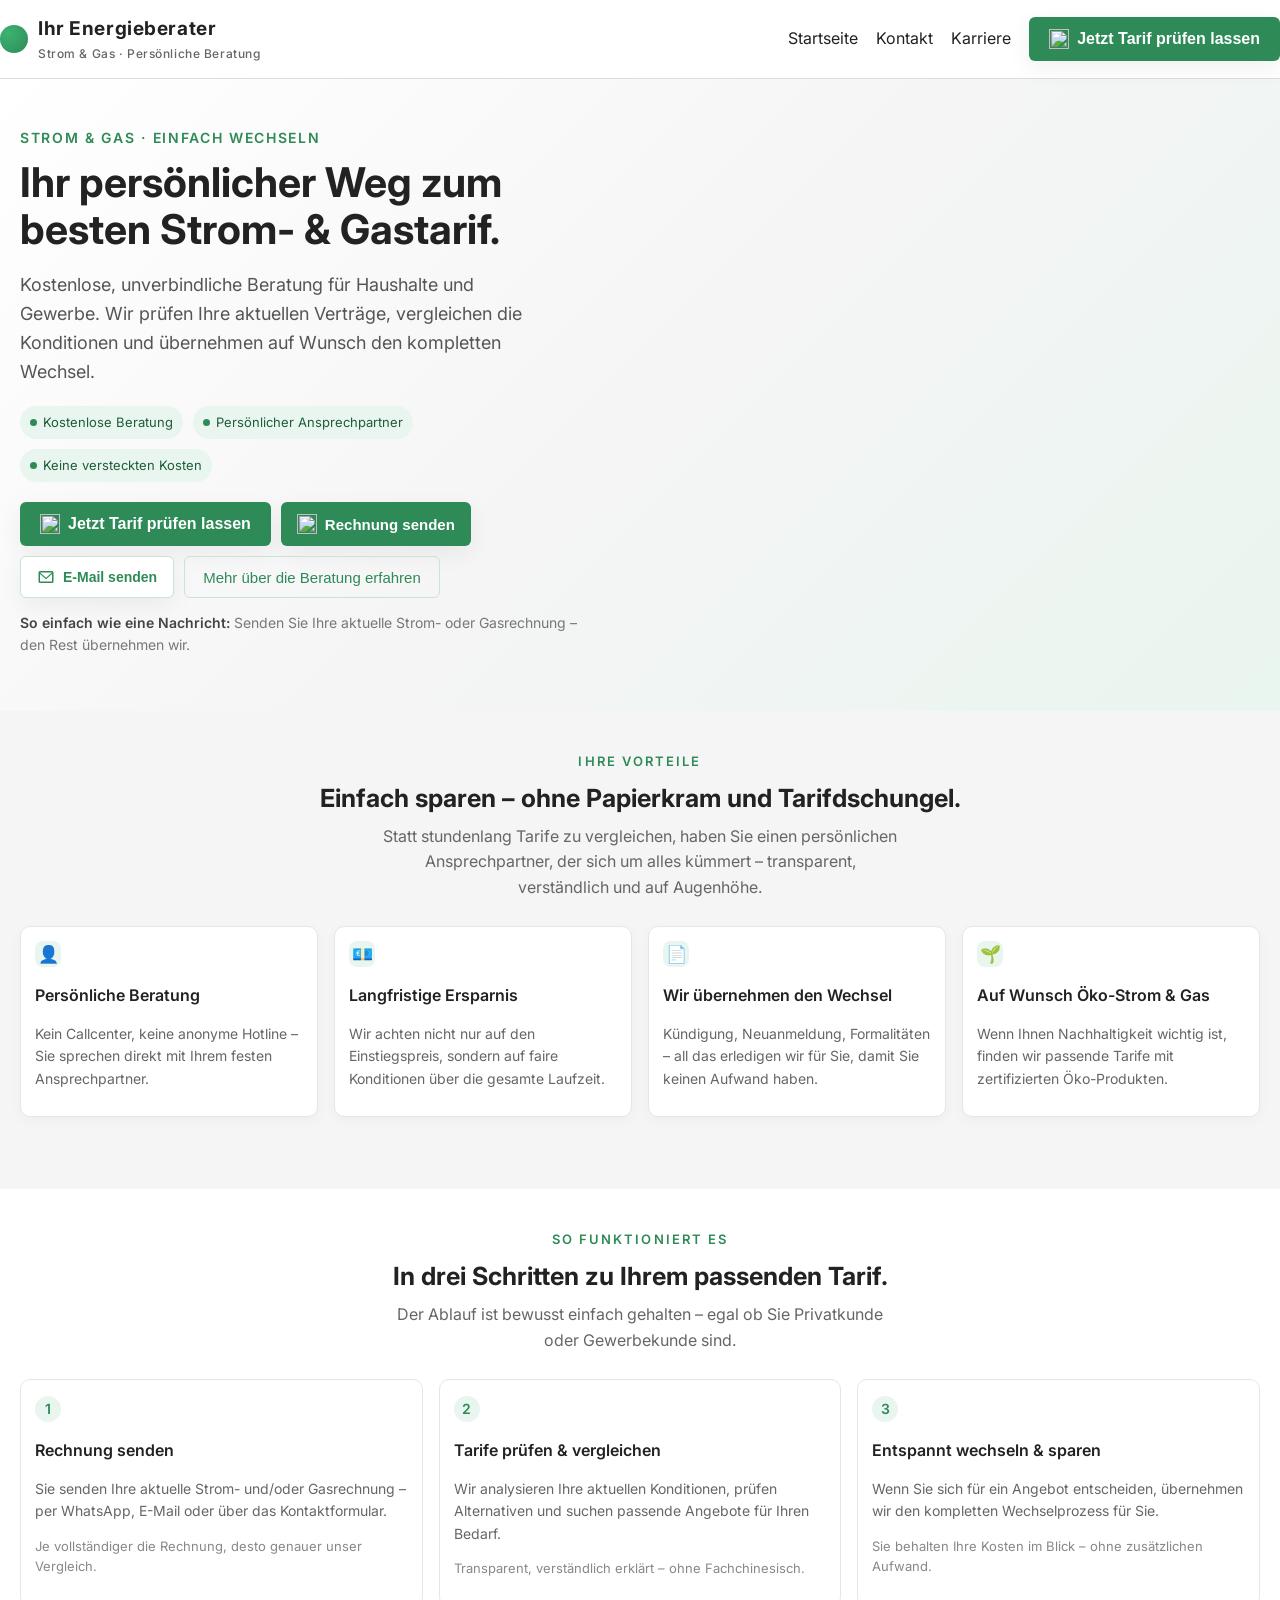
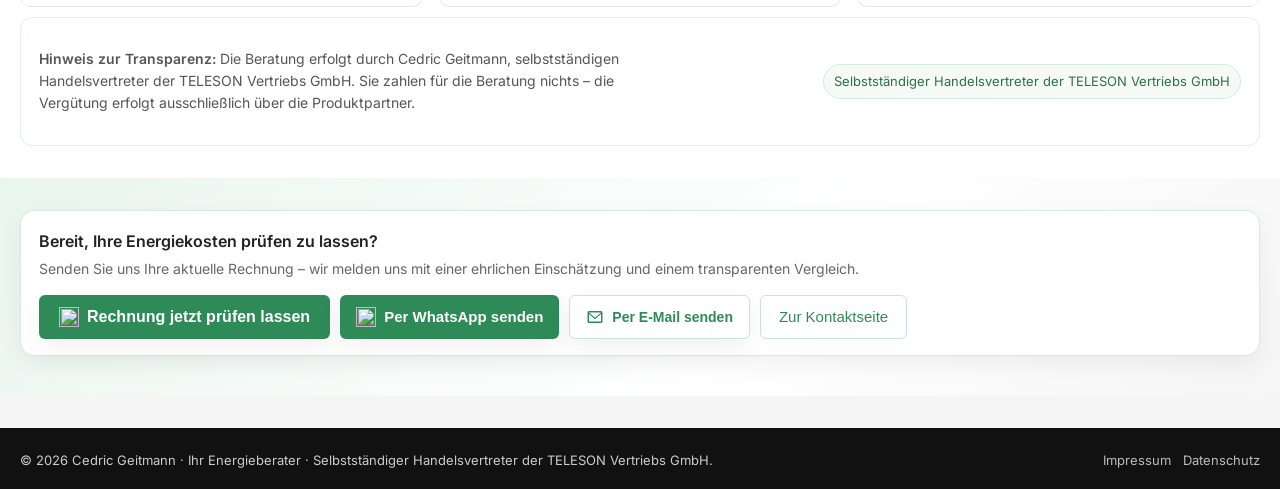
==== index.html @ a97383c7 "Initial commit" ====
<!DOCTYPE html>
<html lang="de">
<head>
    <link rel="stylesheet" href="assets/css/style.css">
  <meta charset="UTF-8" />
  <title>Ihr persönlicher Energieberater – Strom & Gas</title>
  <meta name="viewport" content="width=device-width, initial-scale=1" />
  <meta
    name="description"
    content="Kostenlose, persönliche Beratung für Strom- und Gastarife. Wir übernehmen Kündigung und Wechsel – Sie sparen Zeit und Geld."
  />
  <link rel="preconnect" href="https://fonts.googleapis.com" />
  <link rel="preconnect" href="https://fonts.gstatic.com" crossorigin />
  <link
    href="https://fonts.googleapis.com/css2?family=Inter:wght@400;500;600;700&display=swap"
    rel="stylesheet"
  />
  <style>
    :root {
      --color-primary: #2e8b57;
      --color-primary-light: #3cb371;
      --color-text: #222222;
      --color-bg: #f5f5f5;
      --color-white: #ffffff;
      --color-border: #dddddd;
      --color-whatsapp: #2e8b57;

      --radius-sm: 4px;
      --radius-md: 6px;
      --shadow-soft: 0 8px 24px rgba(0, 0, 0, 0.06);
      --max-width: 1500px;
    }

    * {
      box-sizing: border-box;
    }

    body {
      margin: 0;
      font-family: "Inter", system-ui, -apple-system, BlinkMacSystemFont, sans-serif;
      color: var(--color-text);
      background-color: var(--color-bg);
      line-height: 1.6;
    }

    img {
      max-width: 100%;
      display: block;
    }

    a {
      color: inherit;
      text-decoration: none;
    }

    .page {
      min-height: 100vh;
      display: flex;
      flex-direction: column;
    }

    .container {
      width: 100%;
      max-width: var(--max-width);
      margin: 0 auto;
      padding: 0 20px;
    }

    header {
      background-color: var(--color-white);
      border-bottom: 1px solid var(--color-border);
      position: sticky;
      top: 0;
      z-index: 20;
    }

    .header-inner {
      display: flex;
      align-items: center;
      justify-content: space-between;
      padding: 14px 0;
      gap: 24px;
    }

    .logo {
      display: flex;
      align-items: center;
      gap: 10px;
      font-weight: 700;
      font-size: 19px;
      letter-spacing: 0.03em;
    }

    .logo-mark {
      width: 28px;
      height: 28px;
      border-radius: 50%;
      background: radial-gradient(circle at 30% 30%, #3cb371, #2e8b57);
    }

    .logo-sub {
      font-size: 12px;
      font-weight: 500;
      color: #666666;
    }

    nav {
      display: flex;
      align-items: center;
      gap: 18px;
      font-size: 16px;
    }

    nav a {
      padding: 6px 0;
      position: relative;
    }

    nav a::after {
      content: "";
      position: absolute;
      left: 0;
      bottom: -4px;
      width: 0;
      height: 2px;
      background-color: var(--color-primary);
      transition: width 0.2s ease;
    }

    nav a:hover::after {
      width: 100%;
    }

    .nav-cta {
      padding: 8px 16px;
      border-radius: var(--radius-md);
      background-color: var(--color-primary);
      color: var(--color-white);
      font-weight: 600;
      font-size: 15px;
      box-shadow: var(--shadow-soft);
      border: none;
      cursor: pointer;
      transition: background-color 0.15s ease, transform 0.1s ease;
    }

    .nav-cta:hover {
      background-color: var(--color-primary-light);
      transform: translateY(-1px);
    }

    main {
      flex: 1;
    }

    .hero {
      background: linear-gradient(135deg, #ffffff 0%, #f5f5f5 50%, #e9f5ef 100%);
      padding: 48px 0 40px;
    }

.hero-inner {
  display: flex;
  align-items: flex-start;
  gap: 40px;
}


    .hero-eyebrow {
      font-size: 14px;
      font-weight: 600;
      letter-spacing: 0.12em;
      text-transform: uppercase;
      color: var(--color-primary);
      margin-bottom: 10px;
    }

    .hero-title {
      font-size: clamp(31px, 4vw, 41px);
      line-height: 1.15;
      font-weight: 700;
      margin: 0 0 14px;
    }

    .hero-subtitle {
      font-size: 18px;
      color: #555555;
      margin-bottom: 20px;
      max-width: 520px;
    }

    .hero-badges {
      display: flex;
      flex-wrap: wrap;
      gap: 10px;
      margin-bottom: 20px;
    }

    .badge {
      font-size: 13px;
      padding: 6px 10px;
      border-radius: 999px;
      background-color: #e9f5ef;
      color: #1f5c3a;
      display: inline-flex;
      align-items: center;
      gap: 6px;
    }

    .badge-dot {
      width: 7px;
      height: 7px;
      border-radius: 50%;
      background-color: var(--color-primary);
    }

    .hero-actions {
      display: flex;
      flex-wrap: wrap;
      gap: 10px;
      margin-bottom: 14px;
    }

    .btn-primary {
      background-color: var(--color-primary);
      color: var(--color-white);
      border-radius: var(--radius-md);
      padding: 12px 20px;
      font-size: 16px;
      font-weight: 600;
      border: none;
      cursor: pointer;
      box-shadow: var(--shadow-soft);
      display: inline-flex;
      align-items: center;
      gap: 8px;
      transition: background-color 0.15s ease, transform 0.1s ease;
    }

    .btn-primary:hover {
      background-color: var(--color-primary-light);
      transform: translateY(-1px);
    }

    .btn-secondary {
      background-color: transparent;
      color: var(--color-primary);
      border-radius: var(--radius-md);
      padding: 11px 18px;
      font-size: 15px;
      font-weight: 500;
      border: 1px solid #c7e4d4;
      cursor: pointer;
      display: inline-flex;
      align-items: center;
      gap: 8px;
      transition: background-color 0.15s ease, border-color 0.15s ease;
    }

    .btn-secondary:hover {
      background-color: #f1faf5;
      border-color: var(--color-primary);
    }

    .btn-whatsapp {
      background-color: var(--color-whatsapp);
      color: var(--color-white);
      border-radius: var(--radius-md);
      padding: 11px 16px;
      font-size: 15px;
      font-weight: 600;
      border: none;
      cursor: pointer;
      display: inline-flex;
      align-items: center;
      gap: 8px;
      box-shadow: var(--shadow-soft);
      transition: filter 0.15s ease, transform 0.1s ease;
    }

    .btn-whatsapp:hover {
      filter: brightness(1.05);
      transform: translateY(-1px);
    }

    .hero-note {
      font-size: 14px;
      color: #777777;
    }

    .hero-note strong {
      font-weight: 600;
      color: #444444;
    }

    .hero-card {
      background-color: var(--color-white);
      border-radius: 14px;
      padding: 18px 18px 16px;
      box-shadow: var(--shadow-soft);
      border: 1px solid #e2f0e8;
    }

    .hero-card-title {
      font-size: 16px;
      font-weight: 600;
      margin-bottom: 10px;
      display: flex;
      align-items: center;
      gap: 8px;
    }

    .hero-card-title span {
      font-size: 21px;
      color: var(--color-primary);
    }

    .hero-card-sub {
      font-size: 14px;
      color: #666666;
      margin-bottom: 12px;
    }

    .hero-list {
      list-style: none;
      padding: 0;
      margin: 0 0 10px;
      font-size: 14px;
    }

    .hero-list li {
      display: flex;
      align-items: flex-start;
      gap: 8px;
      margin-bottom: 6px;
    }

    .hero-list li::before {
      content: "•";
      color: var(--color-primary);
      font-size: 17px;
      line-height: 1.2;
    }

    .hero-card-footer {
      font-size: 13px;
      color: #777777;
      border-top: 1px dashed #e0e0e0;
      padding-top: 8px;
      margin-top: 6px;
    }

    .section {
      padding: 40px 0 32px;
    }

    .section-header {
      text-align: center;
      margin-bottom: 26px;
    }

    .section-eyebrow {
      font-size: 13px;
      font-weight: 600;
      letter-spacing: 0.16em;
      text-transform: uppercase;
      color: var(--color-primary);
      margin-bottom: 6px;
    }

    .section-title {
      font-size: 25px;
      margin: 0 0 6px;
    }

    .section-subtitle {
      font-size: 16px;
      color: #666666;
      max-width: 520px;
      margin: 0 auto;
    }

    .benefits-grid {
      display: grid;
      grid-template-columns: repeat(4, minmax(0, 1fr));
      gap: 16px;
    }

    .benefit-card {
      background-color: var(--color-white);
      border-radius: 10px;
      padding: 14px 14px 12px;
      border: 1px solid #e6e6e6;
      box-shadow: 0 4px 14px rgba(0, 0, 0, 0.03);
    }

    .benefit-icon {
      width: 26px;
      height: 26px;
      border-radius: 8px;
      background-color: #e9f5ef;
      display: flex;
      align-items: center;
      justify-content: center;
      font-size: 17px;
      margin-bottom: 8px;
    }

    .benefit-title {
      font-size: 16px;
      font-weight: 600;
      margin-bottom: 4px;
    }

    .benefit-text {
      font-size: 14px;
      color: #666666;
    }

    .steps-grid {
      display: grid;
      grid-template-columns: repeat(3, minmax(0, 1fr));
      gap: 16px;
    }

    .step-card {
      background-color: var(--color-white);
      border-radius: 10px;
      padding: 16px 14px 14px;
      border: 1px solid #e6e6e6;
    }

    .step-number {
      width: 26px;
      height: 26px;
      border-radius: 999px;
      background-color: #e9f5ef;
      color: var(--color-primary);
      display: flex;
      align-items: center;
      justify-content: center;
      font-size: 14px;
      font-weight: 600;
      margin-bottom: 8px;
    }

    .step-title {
      font-size: 16px;
      font-weight: 600;
      margin-bottom: 4px;
    }

    .step-text {
      font-size: 14px;
      color: #666666;
      margin-bottom: 6px;
    }

    .step-note {
      font-size: 13px;
      color: #888888;
    }

    .trust-box {
      background-color: #ffffff;
      border-radius: 12px;
      padding: 16px 18px;
      border: 1px solid #e2f0e8;
      display: flex;
      flex-wrap: wrap;
      align-items: center;
      justify-content: space-between;
      gap: 12px;
      margin-top: 10px;
    }

    .trust-text {
      font-size: 14px;
      color: #555555;
      max-width: 620px;
    }

    .trust-text strong {
      font-weight: 600;
    }

    .trust-tag {
      font-size: 13px;
      padding: 6px 10px;
      border-radius: 999px;
      background-color: #f5faf7;
      border: 1px solid #d5ebdf;
      color: #2e6f49;
      white-space: nowrap;
    }

    .cta-section {
      padding: 32px 0 40px;
      background: linear-gradient(135deg, #e9f5ef 0%, #ffffff 60%, #f5f5f5 100%);
    }

    .cta-inner {
      background-color: #ffffff;
      border-radius: 14px;
      padding: 18px 18px 16px;
      border: 1px solid #d8e9df;
      box-shadow: var(--shadow-soft);
      display: flex;
      flex-wrap: wrap;
      align-items: center;
      justify-content: space-between;
      gap: 14px;
    }

    .cta-text {
      font-size: 16px;
      font-weight: 600;
      margin-bottom: 4px;
    }

    .cta-sub {
      font-size: 14px;
      color: #666666;
    }

    .cta-actions {
      display: flex;
      flex-wrap: wrap;
      gap: 10px;
    }

    footer {
      background-color: #111111;
      color: #cccccc;
      padding: 22px 0 18px;
      font-size: 13px;
    }

    .footer-inner {
      display: flex;
      flex-wrap: wrap;
      justify-content: space-between;
      gap: 10px;
      align-items: center;
    }

    .footer-links {
      display: flex;
      flex-wrap: wrap;
      gap: 12px;
    }

    .footer-links a {
      color: #bbbbbb;
    }

    .footer-links a:hover {
      color: #ffffff;
    }

    @media (max-width: 880px) {
      .hero-inner {
        grid-template-columns: minmax(0, 1fr);
      }

      .benefits-grid {
        grid-template-columns: repeat(2, minmax(0, 1fr));
      }

      .steps-grid {
        grid-template-columns: minmax(0, 1fr);
      }

      .header-inner {
        flex-wrap: wrap;
      }

      nav {
        font-size: 15px;
      }
    }

    @media (max-width: 600px) {
      .benefits-grid {
        grid-template-columns: minmax(0, 1fr);
      }

      .cta-inner {
        align-items: flex-start;
      }

      .hero-actions {
        flex-direction: column;
        align-items: flex-start;
      }
    }
  </style>
</head>
<body>
  <div class="page">
    <header>
      <div class="container header-inner">
        <div class="logo">
          <div class="logo-mark"></div>
          <div>
            <div>Ihr Energieberater</div>
            <div class="logo-sub">Strom &amp; Gas · Persönliche Beratung</div>
          </div>
        </div>
        <nav>
          <a href="index.html">Startseite</a>
          <a href="kontakt.html">Kontakt</a>
          <a href="karriere.html">Karriere</a>
         <button class="btn-primary" type="button"
  onclick="window.open('https://wa.me/4915750749995?text=Hallo,%20ich%20m%C3%B6chte%20meinen%20Tarif%20pr%C3%BCfen%20lassen.', '_blank')">
   <img src="assets/icons/whatsapp.svg" alt="" class="icon">
  Jetzt Tarif prüfen lassen
</button>

        </nav>
      </div>
    </header>

    <main>
<!-- Hero -->
<section class="hero">
  <div class="container hero-inner">

    <!-- TEXT LINKS -->
 <div class="hero-text">
      <div class="hero-eyebrow">Strom &amp; Gas · Einfach wechseln</div>
      <h1 class="hero-title">Ihr persönlicher Weg zum besten Strom- &amp; Gastarif.</h1>
      <p class="hero-subtitle">
        Kostenlose, unverbindliche Beratung für Haushalte und Gewerbe. Wir prüfen Ihre aktuellen Verträge,
        vergleichen die Konditionen und übernehmen auf Wunsch den kompletten Wechsel.
      </p>

      <div class="hero-badges">
        <div class="badge">
          <span class="badge-dot"></span>
          Kostenlose Beratung
        </div>
        <div class="badge">
          <span class="badge-dot"></span>
          Persönlicher Ansprechpartner
        </div>
        <div class="badge">
          <span class="badge-dot"></span>
          Keine versteckten Kosten
        </div>
      </div>

      <div class="hero-actions">
<button class="btn-primary" type="button"
  onclick="window.open('https://wa.me/4915750749995?text=Hallo,%20ich%20m%C3%B6chte%20meinen%20Tarif%20pr%C3%BCfen%20lassen.', '_blank')">
    <img src="assets/icons/whatsapp.svg" alt="" class="icon">
  Jetzt Tarif prüfen lassen
</button>
<button class="btn-whatsapp" type="button"
  onclick="window.open('https://wa.me/4915750749995?text=Hallo,%20ich%20m%C3%B6chte%20meinen%20Tarif%20pr%C3%BCfen%20lassen.', '_blank')">
  <img src="assets/icons/whatsapp.svg" alt="" class="icon">
  Rechnung senden
</button>
<button class="btn-mail" type="button"
  onclick="window.location.href='mailto:c.geitmann@teleson-vertrieb.com'">
  <img src="assets/icons/mail.svg" alt="" class="icon">
  E‑Mail senden
</button>


<button class="btn-secondary" type="button"
  onclick="document.getElementById('beratung').scrollIntoView({ behavior: 'smooth' })">
  Mehr über die Beratung erfahren
</button>

      </div>

      <p class="hero-note">
        <strong>So einfach wie eine Nachricht:</strong> Senden Sie Ihre aktuelle Strom- oder Gasrechnung – den
        Rest übernehmen wir.
      </p>
    </div>

    <!-- HERO-BILD RECHTS -->
<div class="hero-image">
  <video autoplay muted loop playsinline>
    <source src="assets/video/hero.mp4" type="video/mp4">
  </video>
</div>


  </div>

  
</section>

      <!-- Vorteile -->
      <section class="section">
        <div class="container">
          <div class="section-header">
            <div class="section-eyebrow">Ihre Vorteile</div>
            <h2 class="section-title">Einfach sparen – ohne Papierkram und Tarifdschungel.</h2>
            <p class="section-subtitle">
              Statt stundenlang Tarife zu vergleichen, haben Sie einen persönlichen Ansprechpartner, der sich um alles
              kümmert – transparent, verständlich und auf Augenhöhe.
            </p>
          </div>

          <div class="benefits-grid">
            <article class="benefit-card">
              <div class="benefit-icon">👤</div>
              <h3 class="benefit-title">Persönliche Beratung</h3>
              <p class="benefit-text">
                Kein Callcenter, keine anonyme Hotline – Sie sprechen direkt mit Ihrem festen Ansprechpartner.
              </p>
            </article>

            <article class="benefit-card">
              <div class="benefit-icon">💶</div>
              <h3 class="benefit-title">Langfristige Ersparnis</h3>
              <p class="benefit-text">
                Wir achten nicht nur auf den Einstiegspreis, sondern auf faire Konditionen über die gesamte Laufzeit.
              </p>
            </article>

            <article class="benefit-card">
              <div class="benefit-icon">📄</div>
              <h3 class="benefit-title">Wir übernehmen den Wechsel</h3>
              <p class="benefit-text">
                Kündigung, Neuanmeldung, Formalitäten – all das erledigen wir für Sie, damit Sie keinen Aufwand haben.
              </p>
            </article>

            <article class="benefit-card">
              <div class="benefit-icon">🌱</div>
              <h3 class="benefit-title">Auf Wunsch Öko-Strom &amp; Gas</h3>
              <p class="benefit-text">
                Wenn Ihnen Nachhaltigkeit wichtig ist, finden wir passende Tarife mit zertifizierten Öko-Produkten.
              </p>
            </article>
          </div>
        </div>
      </section>

      <!-- Ablauf -->
       <section id="beratung" class="section">
      <section class="section" style="background-color:#ffffff;">
        <div class="container">
          <div class="section-header">
            <div class="section-eyebrow">So funktioniert es</div>
            <h2 class="section-title">In drei Schritten zu Ihrem passenden Tarif.</h2>
            <p class="section-subtitle">
              Der Ablauf ist bewusst einfach gehalten – egal ob Sie Privatkunde oder Gewerbekunde sind.
            </p>
          </div>

          <div class="steps-grid">
            <article class="step-card">
              <div class="step-number">1</div>
              <h3 class="step-title">Rechnung senden</h3>
              <p class="step-text">
                Sie senden Ihre aktuelle Strom- und/oder Gasrechnung – per WhatsApp, E-Mail oder über das Kontaktformular.
              </p>
              <p class="step-note">Je vollständiger die Rechnung, desto genauer unser Vergleich.</p>
            </article>

            <article class="step-card">
              <div class="step-number">2</div>
              <h3 class="step-title">Tarife prüfen &amp; vergleichen</h3>
              <p class="step-text">
                Wir analysieren Ihre aktuellen Konditionen, prüfen Alternativen und suchen passende Angebote für Ihren
                Bedarf.
              </p>
              <p class="step-note">Transparent, verständlich erklärt – ohne Fachchinesisch.</p>
            </article>

            <article class="step-card">
              <div class="step-number">3</div>
              <h3 class="step-title">Entspannt wechseln &amp; sparen</h3>
              <p class="step-text">
                Wenn Sie sich für ein Angebot entscheiden, übernehmen wir den kompletten Wechselprozess für Sie.
              </p>
              <p class="step-note">Sie behalten Ihre Kosten im Blick – ohne zusätzlichen Aufwand.</p>
            </article>
          </div>

          <div class="trust-box">
            <p class="trust-text">
              <strong>Hinweis zur Transparenz:</strong>
              Die Beratung erfolgt durch Cedric Geitmann, selbstständigen Handelsvertreter der TELESON Vertriebs GmbH. Sie zahlen
              für die Beratung nichts – die Vergütung erfolgt ausschließlich über die Produktpartner.
            </p>
            <div class="trust-tag">Selbstständiger Handelsvertreter der TELESON Vertriebs GmbH</div>
          </div>
        </div>
      </section>

      <!-- Abschluss-CTA -->
      <section class="cta-section">
        <div class="container">
          <div class="cta-inner">
            <div>
              <div class="cta-text">Bereit, Ihre Energiekosten prüfen zu lassen?</div>
              <div class="cta-sub">
                Senden Sie uns Ihre aktuelle Rechnung – wir melden uns mit einer ehrlichen Einschätzung und einem
                transparenten Vergleich.
              </div>
            </div>
            <div class="cta-actions">
<button class="btn-primary" type="button"
  onclick="window.open('https://wa.me/4915750749995?text=Hallo,%20ich%20m%C3%B6chte%20meine%20Rechnung%20jetzt%20pr%C3%BCfen%20lassen.', '_blank')">
   <img src="assets/icons/whatsapp.svg" alt="" class="icon">
  Rechnung jetzt prüfen lassen
</button>

<button class="btn-whatsapp" type="button"
  onclick="window.open('https://wa.me/4915750749995?text=Hallo,%20ich%20m%C3%B6chte%20meine%20Rechnung%20per%20WhatsApp%20senden.', '_blank')">
   <img src="assets/icons/whatsapp.svg" alt="" class="icon">
  Per WhatsApp senden
</button>
<button class="btn-mail" type="button"
  onclick="window.location.href='mailto:c.geitmann@teleson-vertrieb.com'">
  <img src="assets/icons/mail.svg" alt="" class="icon">
  Per E‑Mail senden
</button>


              <button class="btn-secondary" type="button" onclick="window.location.href='kontakt.html'">
                Zur Kontaktseite
              </button>
            </div>
          </div>
        </div>
      </section>
    </main>

    <footer>
      <div class="container footer-inner">
        <div>
          &copy; <span id="year"></span> Cedric Geitmann · Ihr Energieberater · Selbstständiger Handelsvertreter der TELESON Vertriebs GmbH.
        </div>
        <div class="footer-links">
          <a href="impressum.html">Impressum</a>
          <a href="datenschutz.html">Datenschutz</a>
        </div>
      </div>
    </footer>
  </div>

  <script>
    document.getElementById("year").textContent = new Date().getFullYear();
  </script>
</body>
</html>
---- assets/css/style.css ----
/* HERO-GRUNDLAYOUT */
.hero {
  padding: 4rem 0;
}

.hero-inner {
  display: flex;
  align-items: flex-start;
  gap: 40px;
}


/* Rechte Spalte: Video-Container */
.hero-image {
  width: 1080px;
  aspect-ratio: 16 / 9;
  overflow: hidden;
}


.hero-image video {
  width: 100%;
  height: 100%;
  object-fit: cover;
  border-radius: 12px;
  display: block;
}


/* RESPONSIVE: unter 900px untereinander */
@media (max-width: 900px) {
  .hero-inner {
    flex-direction: column;
    align-items: center;
  }



  .hero-image {
    width: 100%;
    max-width: 700px;
  }

}

.icon {
  width: 20px;
  height: 20px;
  display: inline-block;
}

.btn-mail {
  background-color: #ffffff;
  color: var(--color-primary);
  border-radius: var(--radius-md);
  padding: 11px 16px;
  font-size: 14px;
  font-weight: 600;
  border: 1px solid #c7e4d4;
  cursor: pointer;
  display: inline-flex;
  align-items: center;
  gap: 8px;
  box-shadow: var(--shadow-soft);
  transition: background-color 0.15s ease, transform 0.1s ease;
}

.btn-mail:hover {
  background-color: #f1faf5;
  transform: translateY(-1px);
}

.btn-mail .icon {
  width: 18px;
  height: 18px;
}
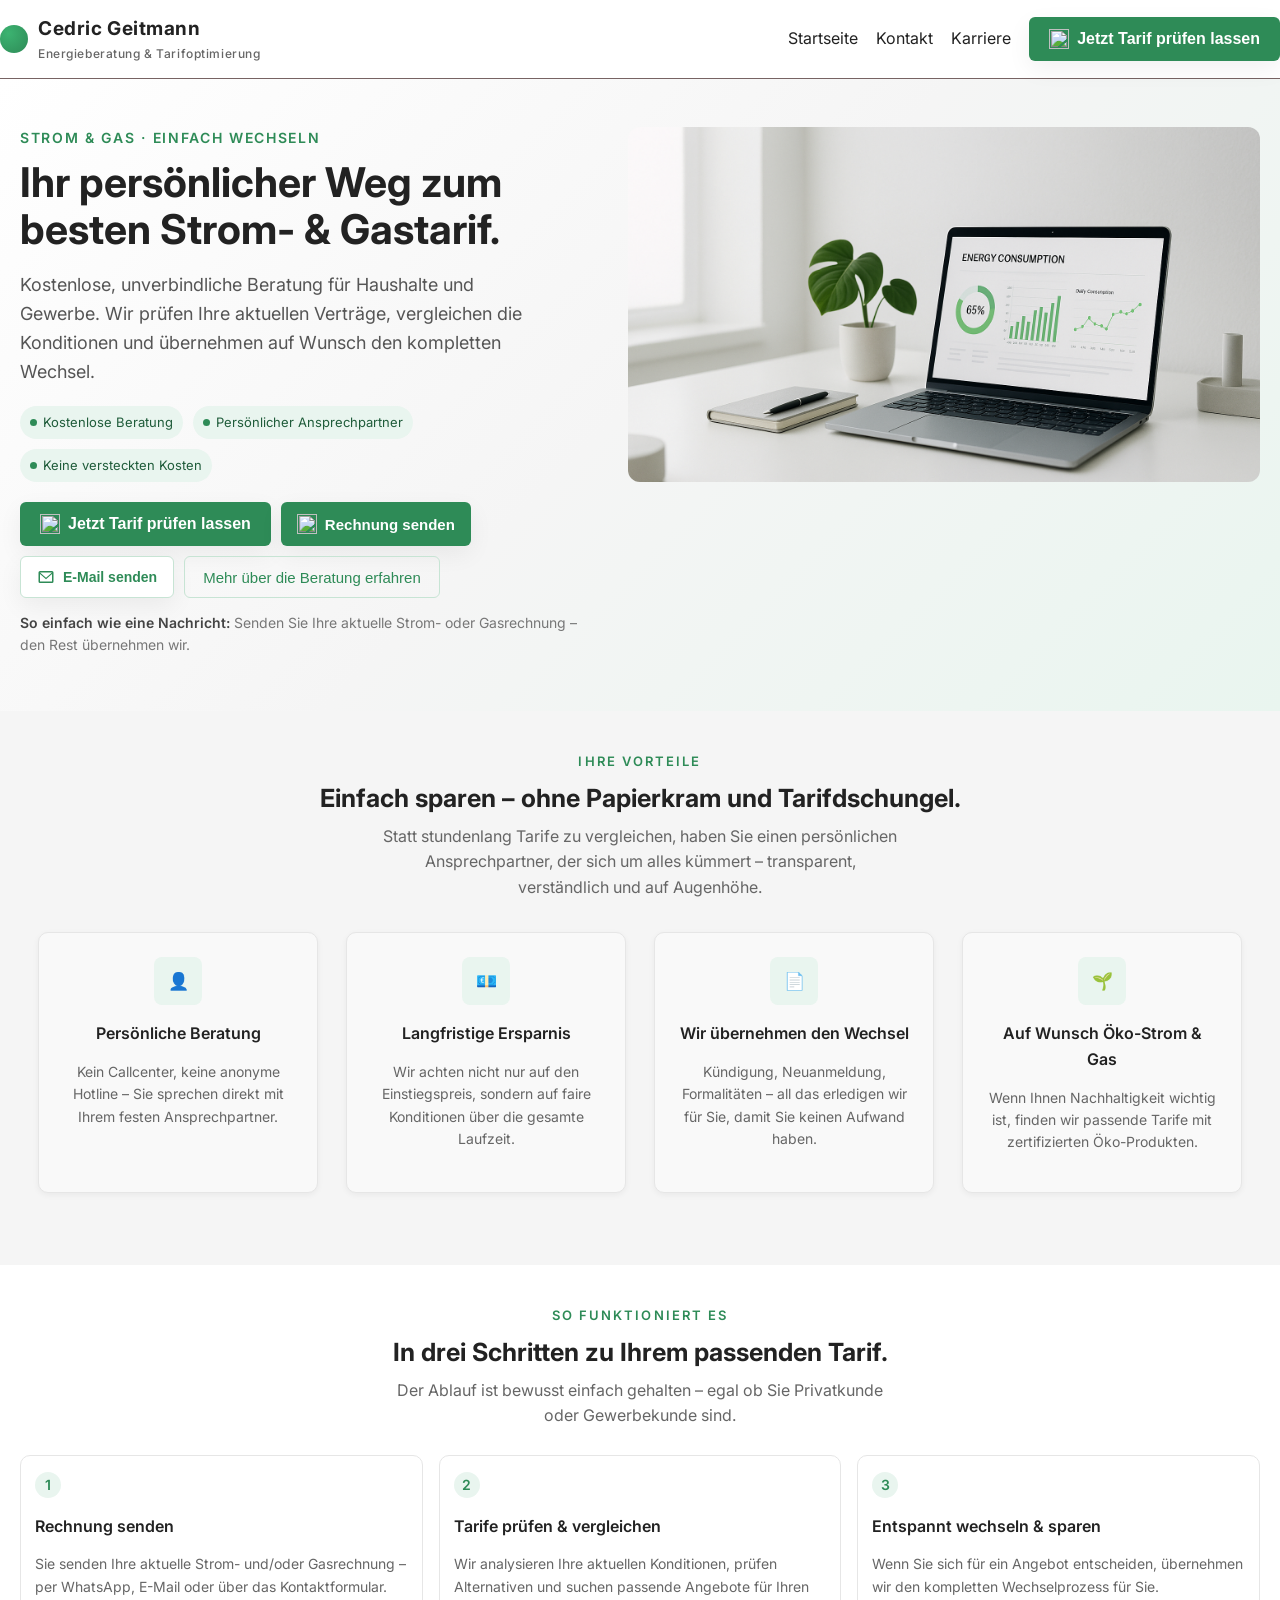
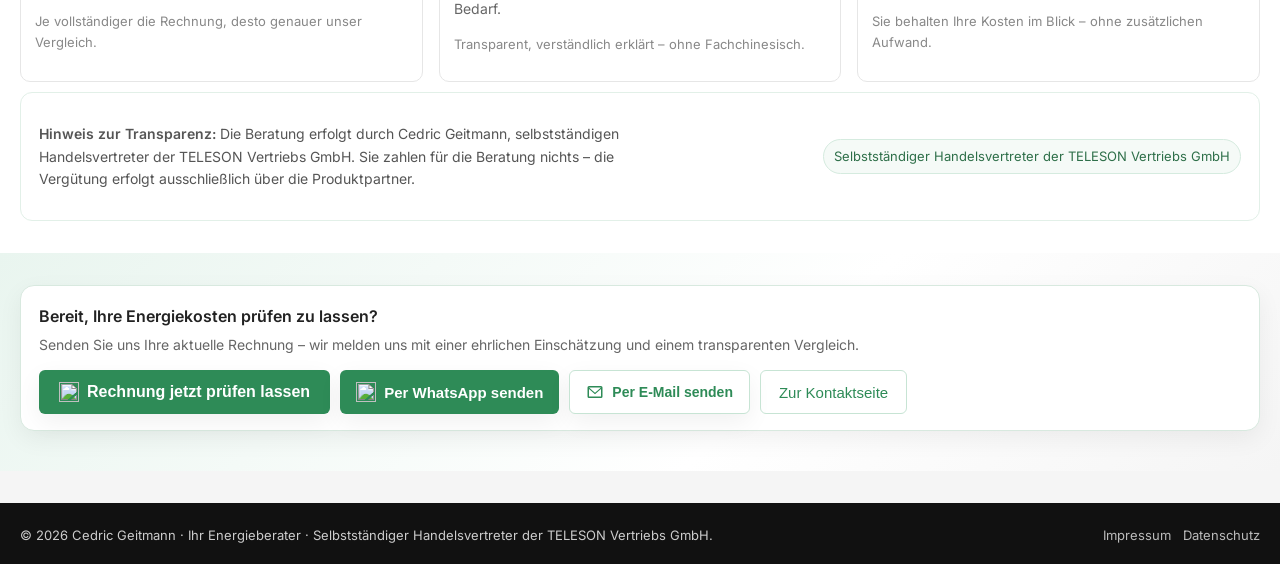
==== commit 6df4006f: "2" ====
--- a/index.html
+++ b/index.html
@@ -15,585 +15,6 @@
     href="https://fonts.googleapis.com/css2?family=Inter:wght@400;500;600;700&display=swap"
     rel="stylesheet"
   />
-  <style>
-    :root {
-      --color-primary: #2e8b57;
-      --color-primary-light: #3cb371;
-      --color-text: #222222;
-      --color-bg: #f5f5f5;
-      --color-white: #ffffff;
-      --color-border: #dddddd;
-      --color-whatsapp: #2e8b57;
-
-      --radius-sm: 4px;
-      --radius-md: 6px;
-      --shadow-soft: 0 8px 24px rgba(0, 0, 0, 0.06);
-      --max-width: 1500px;
-    }
-
-    * {
-      box-sizing: border-box;
-    }
-
-    body {
-      margin: 0;
-      font-family: "Inter", system-ui, -apple-system, BlinkMacSystemFont, sans-serif;
-      color: var(--color-text);
-      background-color: var(--color-bg);
-      line-height: 1.6;
-    }
-
-    img {
-      max-width: 100%;
-      display: block;
-    }
-
-    a {
-      color: inherit;
-      text-decoration: none;
-    }
-
-    .page {
-      min-height: 100vh;
-      display: flex;
-      flex-direction: column;
-    }
-
-    .container {
-      width: 100%;
-      max-width: var(--max-width);
-      margin: 0 auto;
-      padding: 0 20px;
-    }
-
-    header {
-      background-color: var(--color-white);
-      border-bottom: 1px solid var(--color-border);
-      position: sticky;
-      top: 0;
-      z-index: 20;
-    }
-
-    .header-inner {
-      display: flex;
-      align-items: center;
-      justify-content: space-between;
-      padding: 14px 0;
-      gap: 24px;
-    }
-
-    .logo {
-      display: flex;
-      align-items: center;
-      gap: 10px;
-      font-weight: 700;
-      font-size: 19px;
-      letter-spacing: 0.03em;
-    }
-
-    .logo-mark {
-      width: 28px;
-      height: 28px;
-      border-radius: 50%;
-      background: radial-gradient(circle at 30% 30%, #3cb371, #2e8b57);
-    }
-
-    .logo-sub {
-      font-size: 12px;
-      font-weight: 500;
-      color: #666666;
-    }
-
-    nav {
-      display: flex;
-      align-items: center;
-      gap: 18px;
-      font-size: 16px;
-    }
-
-    nav a {
-      padding: 6px 0;
-      position: relative;
-    }
-
-    nav a::after {
-      content: "";
-      position: absolute;
-      left: 0;
-      bottom: -4px;
-      width: 0;
-      height: 2px;
-      background-color: var(--color-primary);
-      transition: width 0.2s ease;
-    }
-
-    nav a:hover::after {
-      width: 100%;
-    }
-
-    .nav-cta {
-      padding: 8px 16px;
-      border-radius: var(--radius-md);
-      background-color: var(--color-primary);
-      color: var(--color-white);
-      font-weight: 600;
-      font-size: 15px;
-      box-shadow: var(--shadow-soft);
-      border: none;
-      cursor: pointer;
-      transition: background-color 0.15s ease, transform 0.1s ease;
-    }
-
-    .nav-cta:hover {
-      background-color: var(--color-primary-light);
-      transform: translateY(-1px);
-    }
-
-    main {
-      flex: 1;
-    }
-
-    .hero {
-      background: linear-gradient(135deg, #ffffff 0%, #f5f5f5 50%, #e9f5ef 100%);
-      padding: 48px 0 40px;
-    }
-
-.hero-inner {
-  display: flex;
-  align-items: flex-start;
-  gap: 40px;
-}
-
-
-    .hero-eyebrow {
-      font-size: 14px;
-      font-weight: 600;
-      letter-spacing: 0.12em;
-      text-transform: uppercase;
-      color: var(--color-primary);
-      margin-bottom: 10px;
-    }
-
-    .hero-title {
-      font-size: clamp(31px, 4vw, 41px);
-      line-height: 1.15;
-      font-weight: 700;
-      margin: 0 0 14px;
-    }
-
-    .hero-subtitle {
-      font-size: 18px;
-      color: #555555;
-      margin-bottom: 20px;
-      max-width: 520px;
-    }
-
-    .hero-badges {
-      display: flex;
-      flex-wrap: wrap;
-      gap: 10px;
-      margin-bottom: 20px;
-    }
-
-    .badge {
-      font-size: 13px;
-      padding: 6px 10px;
-      border-radius: 999px;
-      background-color: #e9f5ef;
-      color: #1f5c3a;
-      display: inline-flex;
-      align-items: center;
-      gap: 6px;
-    }
-
-    .badge-dot {
-      width: 7px;
-      height: 7px;
-      border-radius: 50%;
-      background-color: var(--color-primary);
-    }
-
-    .hero-actions {
-      display: flex;
-      flex-wrap: wrap;
-      gap: 10px;
-      margin-bottom: 14px;
-    }
-
-    .btn-primary {
-      background-color: var(--color-primary);
-      color: var(--color-white);
-      border-radius: var(--radius-md);
-      padding: 12px 20px;
-      font-size: 16px;
-      font-weight: 600;
-      border: none;
-      cursor: pointer;
-      box-shadow: var(--shadow-soft);
-      display: inline-flex;
-      align-items: center;
-      gap: 8px;
-      transition: background-color 0.15s ease, transform 0.1s ease;
-    }
-
-    .btn-primary:hover {
-      background-color: var(--color-primary-light);
-      transform: translateY(-1px);
-    }
-
-    .btn-secondary {
-      background-color: transparent;
-      color: var(--color-primary);
-      border-radius: var(--radius-md);
-      padding: 11px 18px;
-      font-size: 15px;
-      font-weight: 500;
-      border: 1px solid #c7e4d4;
-      cursor: pointer;
-      display: inline-flex;
-      align-items: center;
-      gap: 8px;
-      transition: background-color 0.15s ease, border-color 0.15s ease;
-    }
-
-    .btn-secondary:hover {
-      background-color: #f1faf5;
-      border-color: var(--color-primary);
-    }
-
-    .btn-whatsapp {
-      background-color: var(--color-whatsapp);
-      color: var(--color-white);
-      border-radius: var(--radius-md);
-      padding: 11px 16px;
-      font-size: 15px;
-      font-weight: 600;
-      border: none;
-      cursor: pointer;
-      display: inline-flex;
-      align-items: center;
-      gap: 8px;
-      box-shadow: var(--shadow-soft);
-      transition: filter 0.15s ease, transform 0.1s ease;
-    }
-
-    .btn-whatsapp:hover {
-      filter: brightness(1.05);
-      transform: translateY(-1px);
-    }
-
-    .hero-note {
-      font-size: 14px;
-      color: #777777;
-    }
-
-    .hero-note strong {
-      font-weight: 600;
-      color: #444444;
-    }
-
-    .hero-card {
-      background-color: var(--color-white);
-      border-radius: 14px;
-      padding: 18px 18px 16px;
-      box-shadow: var(--shadow-soft);
-      border: 1px solid #e2f0e8;
-    }
-
-    .hero-card-title {
-      font-size: 16px;
-      font-weight: 600;
-      margin-bottom: 10px;
-      display: flex;
-      align-items: center;
-      gap: 8px;
-    }
-
-    .hero-card-title span {
-      font-size: 21px;
-      color: var(--color-primary);
-    }
-
-    .hero-card-sub {
-      font-size: 14px;
-      color: #666666;
-      margin-bottom: 12px;
-    }
-
-    .hero-list {
-      list-style: none;
-      padding: 0;
-      margin: 0 0 10px;
-      font-size: 14px;
-    }
-
-    .hero-list li {
-      display: flex;
-      align-items: flex-start;
-      gap: 8px;
-      margin-bottom: 6px;
-    }
-
-    .hero-list li::before {
-      content: "•";
-      color: var(--color-primary);
-      font-size: 17px;
-      line-height: 1.2;
-    }
-
-    .hero-card-footer {
-      font-size: 13px;
-      color: #777777;
-      border-top: 1px dashed #e0e0e0;
-      padding-top: 8px;
-      margin-top: 6px;
-    }
-
-    .section {
-      padding: 40px 0 32px;
-    }
-
-    .section-header {
-      text-align: center;
-      margin-bottom: 26px;
-    }
-
-    .section-eyebrow {
-      font-size: 13px;
-      font-weight: 600;
-      letter-spacing: 0.16em;
-      text-transform: uppercase;
-      color: var(--color-primary);
-      margin-bottom: 6px;
-    }
-
-    .section-title {
-      font-size: 25px;
-      margin: 0 0 6px;
-    }
-
-    .section-subtitle {
-      font-size: 16px;
-      color: #666666;
-      max-width: 520px;
-      margin: 0 auto;
-    }
-
-    .benefits-grid {
-      display: grid;
-      grid-template-columns: repeat(4, minmax(0, 1fr));
-      gap: 16px;
-    }
-
-    .benefit-card {
-      background-color: var(--color-white);
-      border-radius: 10px;
-      padding: 14px 14px 12px;
-      border: 1px solid #e6e6e6;
-      box-shadow: 0 4px 14px rgba(0, 0, 0, 0.03);
-    }
-
-    .benefit-icon {
-      width: 26px;
-      height: 26px;
-      border-radius: 8px;
-      background-color: #e9f5ef;
-      display: flex;
-      align-items: center;
-      justify-content: center;
-      font-size: 17px;
-      margin-bottom: 8px;
-    }
-
-    .benefit-title {
-      font-size: 16px;
-      font-weight: 600;
-      margin-bottom: 4px;
-    }
-
-    .benefit-text {
-      font-size: 14px;
-      color: #666666;
-    }
-
-    .steps-grid {
-      display: grid;
-      grid-template-columns: repeat(3, minmax(0, 1fr));
-      gap: 16px;
-    }
-
-    .step-card {
-      background-color: var(--color-white);
-      border-radius: 10px;
-      padding: 16px 14px 14px;
-      border: 1px solid #e6e6e6;
-    }
-
-    .step-number {
-      width: 26px;
-      height: 26px;
-      border-radius: 999px;
-      background-color: #e9f5ef;
-      color: var(--color-primary);
-      display: flex;
-      align-items: center;
-      justify-content: center;
-      font-size: 14px;
-      font-weight: 600;
-      margin-bottom: 8px;
-    }
-
-    .step-title {
-      font-size: 16px;
-      font-weight: 600;
-      margin-bottom: 4px;
-    }
-
-    .step-text {
-      font-size: 14px;
-      color: #666666;
-      margin-bottom: 6px;
-    }
-
-    .step-note {
-      font-size: 13px;
-      color: #888888;
-    }
-
-    .trust-box {
-      background-color: #ffffff;
-      border-radius: 12px;
-      padding: 16px 18px;
-      border: 1px solid #e2f0e8;
-      display: flex;
-      flex-wrap: wrap;
-      align-items: center;
-      justify-content: space-between;
-      gap: 12px;
-      margin-top: 10px;
-    }
-
-    .trust-text {
-      font-size: 14px;
-      color: #555555;
-      max-width: 620px;
-    }
-
-    .trust-text strong {
-      font-weight: 600;
-    }
-
-    .trust-tag {
-      font-size: 13px;
-      padding: 6px 10px;
-      border-radius: 999px;
-      background-color: #f5faf7;
-      border: 1px solid #d5ebdf;
-      color: #2e6f49;
-      white-space: nowrap;
-    }
-
-    .cta-section {
-      padding: 32px 0 40px;
-      background: linear-gradient(135deg, #e9f5ef 0%, #ffffff 60%, #f5f5f5 100%);
-    }
-
-    .cta-inner {
-      background-color: #ffffff;
-      border-radius: 14px;
-      padding: 18px 18px 16px;
-      border: 1px solid #d8e9df;
-      box-shadow: var(--shadow-soft);
-      display: flex;
-      flex-wrap: wrap;
-      align-items: center;
-      justify-content: space-between;
-      gap: 14px;
-    }
-
-    .cta-text {
-      font-size: 16px;
-      font-weight: 600;
-      margin-bottom: 4px;
-    }
-
-    .cta-sub {
-      font-size: 14px;
-      color: #666666;
-    }
-
-    .cta-actions {
-      display: flex;
-      flex-wrap: wrap;
-      gap: 10px;
-    }
-
-    footer {
-      background-color: #111111;
-      color: #cccccc;
-      padding: 22px 0 18px;
-      font-size: 13px;
-    }
-
-    .footer-inner {
-      display: flex;
-      flex-wrap: wrap;
-      justify-content: space-between;
-      gap: 10px;
-      align-items: center;
-    }
-
-    .footer-links {
-      display: flex;
-      flex-wrap: wrap;
-      gap: 12px;
-    }
-
-    .footer-links a {
-      color: #bbbbbb;
-    }
-
-    .footer-links a:hover {
-      color: #ffffff;
-    }
-
-    @media (max-width: 880px) {
-      .hero-inner {
-        grid-template-columns: minmax(0, 1fr);
-      }
-
-      .benefits-grid {
-        grid-template-columns: repeat(2, minmax(0, 1fr));
-      }
-
-      .steps-grid {
-        grid-template-columns: minmax(0, 1fr);
-      }
-
-      .header-inner {
-        flex-wrap: wrap;
-      }
-
-      nav {
-        font-size: 15px;
-      }
-    }
-
-    @media (max-width: 600px) {
-      .benefits-grid {
-        grid-template-columns: minmax(0, 1fr);
-      }
-
-      .cta-inner {
-        align-items: flex-start;
-      }
-
-      .hero-actions {
-        flex-direction: column;
-        align-items: flex-start;
-      }
-    }
-  </style>
 </head>
 <body>
   <div class="page">
@@ -602,8 +23,8 @@
         <div class="logo">
           <div class="logo-mark"></div>
           <div>
-            <div>Ihr Energieberater</div>
-            <div class="logo-sub">Strom &amp; Gas · Persönliche Beratung</div>
+            <div>Cedric Geitmann</div>
+            <div class="logo-sub">Energieberatung & Tarifoptimierung</div>
           </div>
         </div>
         <nav>
@@ -682,9 +103,7 @@
 
     <!-- HERO-BILD RECHTS -->
 <div class="hero-image">
-  <video autoplay muted loop playsinline>
-    <source src="assets/video/hero.mp4" type="video/mp4">
-  </video>
+  <img src="assets/img/hero.jpg" alt="Beratung zu Strom- und Gastarifen">
 </div>
 
 
--- a/assets/css/style.css
+++ b/assets/css/style.css
@@ -1,6 +1,131 @@
-/* HERO-GRUNDLAYOUT */
+:root {
+  --color-primary: #2e8b57;
+  --color-primary-light: #3cb371;
+  --color-text: #222222;
+  --color-bg: #f5f5f5;
+  --color-white: #ffffff;
+  --color-border: #776363;
+  --color-whatsapp: #2e8b57;
+
+  --radius-sm: 4px;
+  --radius-md: 6px;
+  --shadow-soft: 0 8px 24px rgba(0, 0, 0, 0.06);
+  --max-width: 1500px;
+}
+
+* {
+  box-sizing: border-box;
+}
+
+body {
+  margin: 0;
+  font-family: "Inter", system-ui, -apple-system, BlinkMacSystemFont, sans-serif;
+  color: var(--color-text);
+  background-color: var(--color-bg);
+  line-height: 1.6;
+}
+
+img {
+  max-width: 100%;
+  display: block;
+}
+
+a {
+  color: inherit;
+  text-decoration: none;
+}
+
+.icon {
+  width: 20px;
+  height: 20px;
+  display: inline-block;
+}
+
+.page {
+  min-height: 100vh;
+  display: flex;
+  flex-direction: column;
+}
+
+.container {
+  width: 100%;
+  max-width: var(--max-width);
+  margin: 0 auto;
+  padding: 0 20px;
+}
+
+main {
+  flex: 1;
+}
+
+header {
+  background-color: var(--color-white);
+  border-bottom: 1px solid var(--color-border);
+  position: sticky;
+  top: 0;
+  z-index: 20;
+}
+
+.header-inner {
+  display: flex;
+  align-items: center;
+  justify-content: space-between;
+  padding: 14px 0;
+  gap: 24px;
+}
+
+.logo {
+  display: flex;
+  align-items: center;
+  gap: 10px;
+  font-weight: 700;
+  font-size: 19px;
+  letter-spacing: 0.03em;
+}
+
+.logo-mark {
+  width: 28px;
+  height: 28px;
+  border-radius: 50%;
+  background: radial-gradient(circle at 30% 30%, #3cb371, #2e8b57);
+}
+
+.logo-sub {
+  font-size: 12px;
+  font-weight: 500;
+  color: #666666;
+}
+
+nav {
+  display: flex;
+  align-items: center;
+  gap: 18px;
+  font-size: 16px;
+}
+
+nav a {
+  padding: 6px 0;
+  position: relative;
+}
+
+nav a::after {
+  content: "";
+  position: absolute;
+  left: 0;
+  bottom: -4px;
+  width: 0;
+  height: 2px;
+  background-color: var(--color-primary);
+  transition: width 0.2s ease;
+}
+
+nav a:hover::after {
+  width: 100%;
+}
+
 .hero {
-  padding: 4rem 0;
+  background: linear-gradient(135deg, #ffffff 0%, #f5f5f5 50%, #e9f5ef 100%);
+  padding: 48px 0 40px;
 }
 
 .hero-inner {
@@ -9,16 +134,14 @@
   gap: 40px;
 }
 
-
-/* Rechte Spalte: Video-Container */
 .hero-image {
   width: 1080px;
   aspect-ratio: 16 / 9;
   overflow: hidden;
 }
 
-
-.hero-image video {
+.hero-image video,
+.hero-image img {
   width: 100%;
   height: 100%;
   object-fit: cover;
@@ -26,27 +149,252 @@
   display: block;
 }
 
-
-/* RESPONSIVE: unter 900px untereinander */
-@media (max-width: 900px) {
-  .hero-inner {
-    flex-direction: column;
-    align-items: center;
-  }
-
-
-
-  .hero-image {
-    width: 100%;
-    max-width: 700px;
-  }
-
-}
-
-.icon {
-  width: 20px;
-  height: 20px;
-  display: inline-block;
+.hero-eyebrow {
+  font-size: 14px;
+  font-weight: 600;
+  letter-spacing: 0.12em;
+  text-transform: uppercase;
+  color: var(--color-primary);
+  margin-bottom: 10px;
+}
+
+.hero-title {
+  font-size: clamp(31px, 4vw, 41px);
+  line-height: 1.15;
+  font-weight: 700;
+  margin: 0 0 14px;
+}
+
+.hero-subtitle {
+  font-size: 18px;
+  color: #555555;
+  margin-bottom: 20px;
+  max-width: 520px;
+}
+
+.hero-actions {
+  display: flex;
+  flex-wrap: wrap;
+  gap: 10px;
+  margin-bottom: 14px;
+}
+
+.hero-badges {
+  display: flex;
+  flex-wrap: wrap;
+  gap: 10px;
+  margin-bottom: 20px;
+}
+
+.hero-note {
+  font-size: 14px;
+  color: #777777;
+}
+
+.hero-note strong {
+  font-weight: 600;
+  color: #444444;
+}
+
+.section {
+  padding: 40px 0 32px;
+}
+
+.section-header {
+  text-align: center;
+  margin-bottom: 26px;
+}
+
+.section-eyebrow {
+  font-size: 13px;
+  font-weight: 600;
+  letter-spacing: 0.16em;
+  text-transform: uppercase;
+  color: var(--color-primary);
+  margin-bottom: 6px;
+}
+
+.section-title {
+  font-size: 25px;
+  margin: 0 0 6px;
+}
+
+.section-subtitle {
+  font-size: 16px;
+  color: #666666;
+  max-width: 520px;
+  margin: 0 auto;
+}
+
+.benefits-grid {
+  display: grid;
+  grid-template-columns: repeat(4, minmax(0, 1fr));
+  gap: 16px;
+}
+
+.steps-grid {
+  display: grid;
+  grid-template-columns: repeat(3, minmax(0, 1fr));
+  gap: 16px;
+}
+
+.trust-box {
+  background-color: #ffffff;
+  border-radius: 12px;
+  padding: 16px 18px;
+  border: 1px solid #e2f0e8;
+  display: flex;
+  flex-wrap: wrap;
+  align-items: center;
+  justify-content: space-between;
+  gap: 12px;
+  margin-top: 10px;
+}
+
+.trust-text {
+  font-size: 14px;
+  color: #555555;
+  max-width: 620px;
+}
+
+.trust-text strong {
+  font-weight: 600;
+}
+
+.trust-tag {
+  font-size: 13px;
+  padding: 6px 10px;
+  border-radius: 999px;
+  background-color: #f5faf7;
+  border: 1px solid #d5ebdf;
+  color: #2e6f49;
+  white-space: nowrap;
+}
+
+.cta-section {
+  padding: 32px 0 40px;
+  background: linear-gradient(135deg, #e9f5ef 0%, #ffffff 60%, #f5f5f5 100%);
+}
+
+.cta-inner {
+  background-color: #ffffff;
+  border-radius: 14px;
+  padding: 18px 18px 16px;
+  border: 1px solid #d8e9df;
+  box-shadow: var(--shadow-soft);
+  display: flex;
+  flex-wrap: wrap;
+  align-items: center;
+  justify-content: space-between;
+  gap: 14px;
+}
+
+.cta-text {
+  font-size: 16px;
+  font-weight: 600;
+  margin-bottom: 4px;
+}
+
+.cta-sub {
+  font-size: 14px;
+  color: #666666;
+}
+
+.cta-actions {
+  display: flex;
+  flex-wrap: wrap;
+  gap: 10px;
+}
+
+footer {
+  background-color: #111111;
+  color: #cccccc;
+  padding: 22px 0 18px;
+  font-size: 13px;
+}
+
+.footer-inner {
+  display: flex;
+  flex-wrap: wrap;
+  justify-content: space-between;
+  gap: 10px;
+  align-items: center;
+}
+
+.footer-links {
+  display: flex;
+  flex-wrap: wrap;
+  gap: 12px;
+}
+
+.footer-links a {
+  color: #bbbbbb;
+}
+
+.footer-links a:hover {
+  color: #ffffff;
+}
+
+.btn-primary {
+  background-color: var(--color-primary);
+  color: var(--color-white);
+  border-radius: var(--radius-md);
+  padding: 12px 20px;
+  font-size: 16px;
+  font-weight: 600;
+  border: none;
+  cursor: pointer;
+  box-shadow: var(--shadow-soft);
+  display: inline-flex;
+  align-items: center;
+  gap: 8px;
+  transition: background-color 0.15s ease, transform 0.1s ease;
+}
+
+.btn-primary:hover {
+  background-color: var(--color-primary-light);
+  transform: translateY(-1px);
+}
+
+.btn-secondary {
+  background-color: transparent;
+  color: var(--color-primary);
+  border-radius: var(--radius-md);
+  padding: 11px 18px;
+  font-size: 15px;
+  font-weight: 500;
+  border: 1px solid #c7e4d4;
+  cursor: pointer;
+  display: inline-flex;
+  align-items: center;
+  gap: 8px;
+  transition: background-color 0.15s ease, border-color 0.15s ease;
+}
+
+.btn-secondary:hover {
+  background-color: #f1faf5;
+  border-color: var(--color-primary);
+}
+
+.btn-whatsapp {
+  background-color: var(--color-whatsapp);
+  color: var(--color-white);
+  border-radius: var(--radius-md);
+  padding: 11px 16px;
+  font-size: 15px;
+  font-weight: 600;
+  border: none;
+  cursor: pointer;
+  display: inline-flex;
+  align-items: center;
+  gap: 8px;
+  box-shadow: var(--shadow-soft);
+  transition: filter 0.15s ease, transform 0.1s ease;
+}
+
+.btn-whatsapp:hover {
+  filter: brightness(1.05);
+  transform: translateY(-1px);
 }
 
 .btn-mail {
@@ -74,3 +422,291 @@
   width: 18px;
   height: 18px;
 }
+
+.nav-cta {
+  padding: 8px 16px;
+  border-radius: var(--radius-md);
+  background-color: var(--color-primary);
+  color: var(--color-white);
+  font-weight: 600;
+  font-size: 15px;
+  box-shadow: var(--shadow-soft);
+  border: none;
+  cursor: pointer;
+  transition: background-color 0.15s ease, transform 0.1s ease;
+}
+
+.nav-cta:hover {
+  background-color: var(--color-primary-light);
+  transform: translateY(-1px);
+}
+
+.badge {
+  font-size: 13px;
+  padding: 6px 10px;
+  border-radius: 999px;
+  background-color: #e9f5ef;
+  color: #1f5c3a;
+  display: inline-flex;
+  align-items: center;
+  gap: 6px;
+}
+
+.badge-dot {
+  width: 7px;
+  height: 7px;
+  border-radius: 50%;
+  background-color: var(--color-primary);
+}
+
+.hero-card {
+  background-color: var(--color-white);
+  border-radius: 14px;
+  padding: 18px 18px 16px;
+  box-shadow: var(--shadow-soft);
+  border: 1px solid #e2f0e8;
+}
+
+.hero-card-title {
+  font-size: 16px;
+  font-weight: 600;
+  margin-bottom: 10px;
+  display: flex;
+  align-items: center;
+  gap: 8px;
+}
+
+.hero-card-title span {
+  font-size: 21px;
+  color: var(--color-primary);
+}
+
+.hero-card-sub {
+  font-size: 14px;
+  color: #666666;
+  margin-bottom: 12px;
+}
+
+.hero-list {
+  list-style: none;
+  padding: 0;
+  margin: 0 0 10px;
+  font-size: 14px;
+}
+
+.hero-list li {
+  display: flex;
+  align-items: flex-start;
+  gap: 8px;
+  margin-bottom: 6px;
+}
+
+.hero-list li::before {
+  content: "•";
+  color: var(--color-primary);
+  font-size: 17px;
+  line-height: 1.2;
+}
+
+.impressum-list li {
+  display: block;
+}
+
+.hero-card-footer {
+  font-size: 13px;
+  color: #777777;
+  border-top: 1px dashed #e0e0e0;
+  padding-top: 8px;
+  margin-top: 6px;
+}
+
+.benefit-card {
+  background-color: var(--color-white);
+  border-radius: 10px;
+  padding: 14px 14px 12px;
+  border: 1px solid #e6e6e6;
+  box-shadow: 0 4px 14px rgba(0, 0, 0, 0.03);
+}
+
+.benefit-icon {
+  width: 26px;
+  height: 26px;
+  border-radius: 8px;
+  background-color: #e9f5ef;
+  display: flex;
+  align-items: center;
+  justify-content: center;
+  font-size: 17px;
+  margin-bottom: 8px;
+}
+
+.benefit-title {
+  font-size: 16px;
+  font-weight: 600;
+  margin-bottom: 4px;
+}
+
+.benefit-text {
+  font-size: 14px;
+  color: #666666;
+}
+
+.step-card {
+  background-color: var(--color-white);
+  border-radius: 10px;
+  padding: 16px 14px 14px;
+  border: 1px solid #e6e6e6;
+}
+
+.step-number {
+  width: 26px;
+  height: 26px;
+  border-radius: 999px;
+  background-color: #e9f5ef;
+  color: var(--color-primary);
+  display: flex;
+  align-items: center;
+  justify-content: center;
+  font-size: 14px;
+  font-weight: 600;
+  margin-bottom: 8px;
+}
+
+.step-title {
+  font-size: 16px;
+  font-weight: 600;
+  margin-bottom: 4px;
+}
+
+.step-text {
+  font-size: 14px;
+  color: #666666;
+  margin-bottom: 6px;
+}
+
+.step-note {
+  font-size: 13px;
+  color: #888888;
+}
+
+@media (max-width: 900px) {
+  .hero-inner {
+    flex-direction: column;
+    align-items: center;
+  }
+
+  .hero-image {
+    width: 100%;
+    max-width: 700px;
+  }
+
+  .benefits-grid {
+    grid-template-columns: repeat(2, minmax(0, 1fr));
+  }
+
+  .steps-grid {
+    grid-template-columns: minmax(0, 1fr);
+  }
+
+  .header-inner {
+    flex-wrap: wrap;
+  }
+
+  nav {
+    font-size: 15px;
+  }
+}
+
+@media (max-width: 600px) {
+  .benefits-grid {
+    grid-template-columns: minmax(0, 1fr);
+  }
+
+  .cta-inner {
+    align-items: flex-start;
+  }
+
+  .hero-actions {
+    flex-direction: column;
+    align-items: flex-start;
+  }
+}
+
+.benefits-grid {
+  display: flex;
+  flex-wrap: wrap;
+  justify-content: center;   /* zentriert die Karten */
+  align-items: stretch;
+  gap: 28px;
+  margin-top: 32px;
+}
+
+.benefit-card {
+  flex: 0 1 280px;            /* gleiche Breite */
+  background-color: #f9f9f9;
+  padding: 24px;
+  border-radius: 10px;
+  text-align: center;
+  box-shadow: 0 2px 6px rgba(0,0,0,0.05);
+  transition: transform 0.2s ease;
+}
+
+.benefit-card:hover {
+  transform: translateY(-4px);
+}
+
+.benefit-icon {
+  width: 48px;
+  height: 48px;
+  margin: 0 auto 12px;
+  display: flex;
+  justify-content: center;
+  align-items: center;
+}
+
+.benefit-icon img {
+  width: 100%;
+  height: 100%;
+}
+
+.contact-form {
+  max-width: 600px;        /* Formular wird größer */
+  width: 100%;
+  margin: 0 auto;          /* zentriert das Formular */
+  display: flex;
+  flex-direction: column;
+  gap: 16px;
+}
+
+.contact-form input,
+.contact-form textarea {
+  width: 100%;
+  padding: 14px 16px;
+  font-size: 1rem;
+  border: 1px solid #ccc;
+  border-radius: 8px;
+  background: #fff;
+  box-sizing: border-box;
+}
+.form-row {
+  display: flex;
+  gap: 16px;
+}
+
+.form-row input {
+  flex: 1;
+}
+
+@media (max-width: 600px) {
+  .form-row {
+    flex-direction: column;
+  }
+}
+
+.contact-form button {
+  padding: 14px 20px;
+  font-size: 1.1rem;
+  border-radius: 8px;
+  cursor: pointer;
+  align-self: center;   /* zentriert den Button */
+}
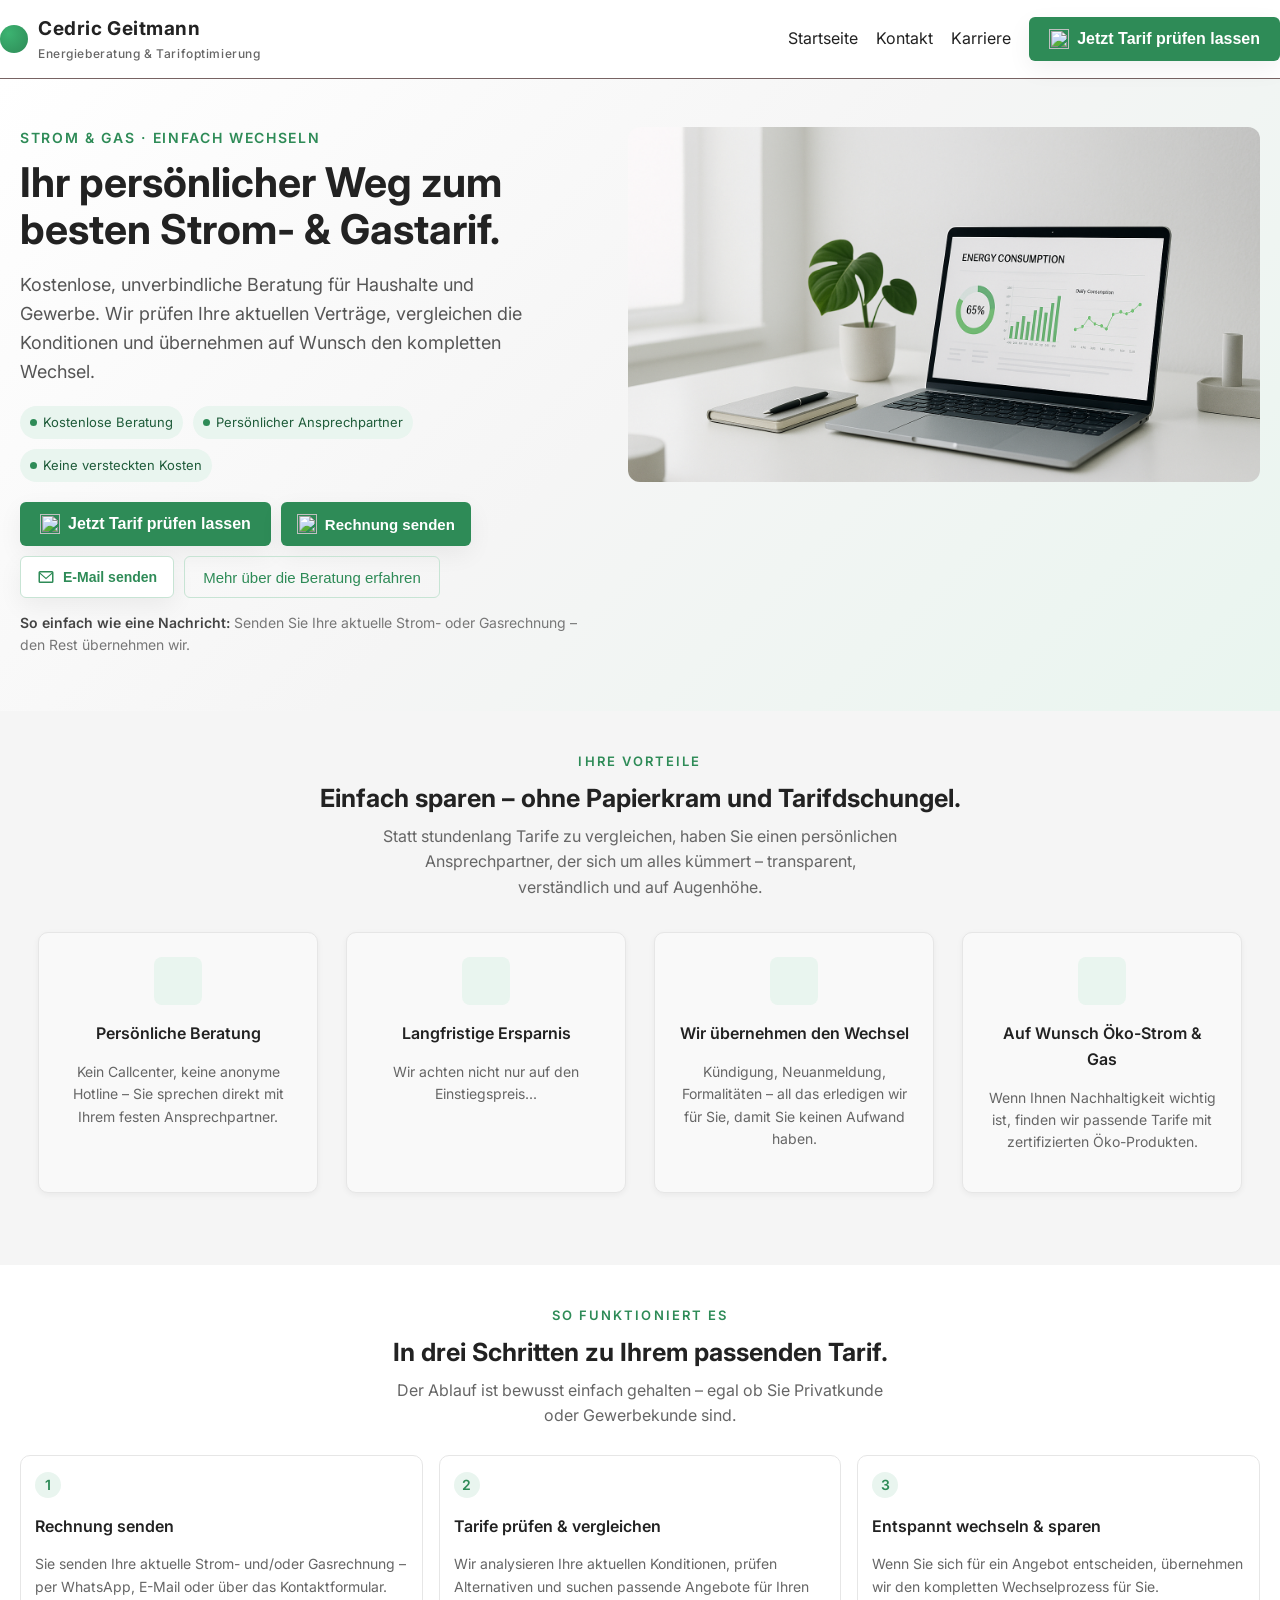
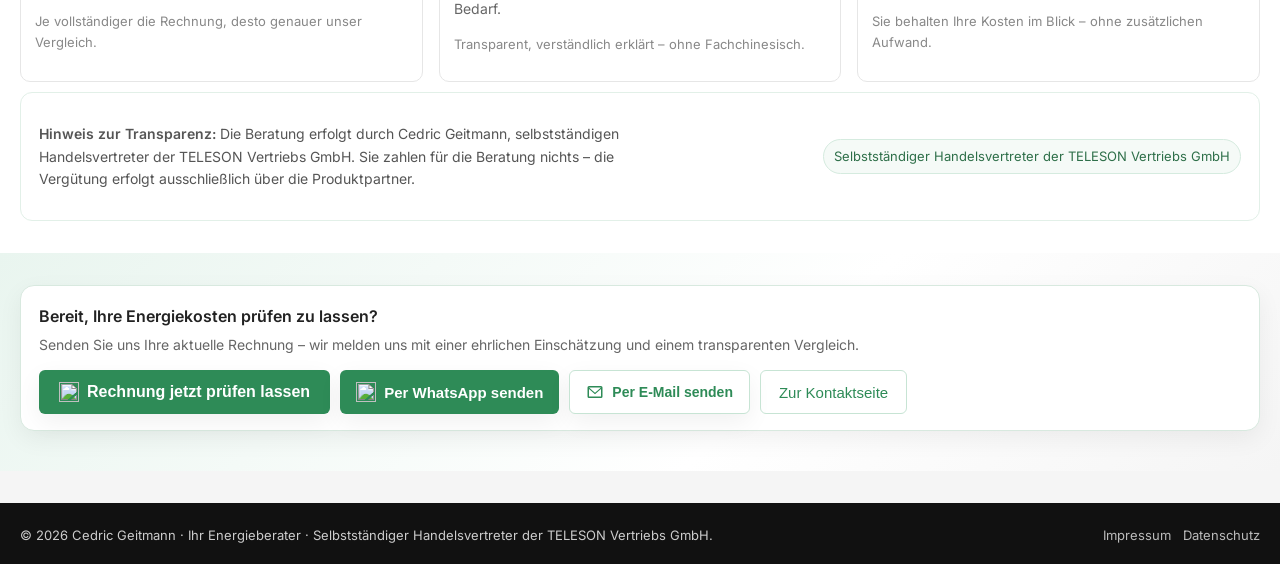
==== commit 28d6643f: "final" ====
--- a/index.html
+++ b/index.html
@@ -1,6 +1,7 @@
 <!DOCTYPE html>
 <html lang="de">
 <head>
+  <script src="https://unpkg.com/lucide@latest"></script>
     <link rel="stylesheet" href="assets/css/style.css">
   <meta charset="UTF-8" />
   <title>Ihr persönlicher Energieberater – Strom & Gas</title>
@@ -32,7 +33,7 @@
           <a href="kontakt.html">Kontakt</a>
           <a href="karriere.html">Karriere</a>
          <button class="btn-primary" type="button"
-  onclick="window.open('https://wa.me/4915750749995?text=Hallo,%20ich%20m%C3%B6chte%20meinen%20Tarif%20pr%C3%BCfen%20lassen.', '_blank')">
+  onclick="window.open('https://wa.me/491606055059?text=Hallo,%20ich%20m%C3%B6chte%20meinen%20Tarif%20pr%C3%BCfen%20lassen.', '_blank')">
    <img src="assets/icons/whatsapp.svg" alt="" class="icon">
   Jetzt Tarif prüfen lassen
 </button>
@@ -72,12 +73,12 @@
 
       <div class="hero-actions">
 <button class="btn-primary" type="button"
-  onclick="window.open('https://wa.me/4915750749995?text=Hallo,%20ich%20m%C3%B6chte%20meinen%20Tarif%20pr%C3%BCfen%20lassen.', '_blank')">
+  onclick="window.open('https://wa.me/491606055059?text=Hallo,%20ich%20m%C3%B6chte%20meinen%20Tarif%20pr%C3%BCfen%20lassen.', '_blank')">
     <img src="assets/icons/whatsapp.svg" alt="" class="icon">
   Jetzt Tarif prüfen lassen
 </button>
 <button class="btn-whatsapp" type="button"
-  onclick="window.open('https://wa.me/4915750749995?text=Hallo,%20ich%20m%C3%B6chte%20meinen%20Tarif%20pr%C3%BCfen%20lassen.', '_blank')">
+  onclick="window.open('https://wa.me/491606055059?text=Hallo,%20ich%20m%C3%B6chte%20meinen%20Tarif%20pr%C3%BCfen%20lassen.', '_blank')">
   <img src="assets/icons/whatsapp.svg" alt="" class="icon">
   Rechnung senden
 </button>
@@ -126,7 +127,9 @@
 
           <div class="benefits-grid">
             <article class="benefit-card">
-              <div class="benefit-icon">👤</div>
+<div class="benefit-icon">
+<i data-lucide="user-round"></i>
+</div>
               <h3 class="benefit-title">Persönliche Beratung</h3>
               <p class="benefit-text">
                 Kein Callcenter, keine anonyme Hotline – Sie sprechen direkt mit Ihrem festen Ansprechpartner.
@@ -134,15 +137,18 @@
             </article>
 
             <article class="benefit-card">
-              <div class="benefit-icon">💶</div>
-              <h3 class="benefit-title">Langfristige Ersparnis</h3>
-              <p class="benefit-text">
-                Wir achten nicht nur auf den Einstiegspreis, sondern auf faire Konditionen über die gesamte Laufzeit.
-              </p>
-            </article>
-
-            <article class="benefit-card">
-              <div class="benefit-icon">📄</div>
+<div class="benefit-icon">
+  <i data-lucide="piggy-bank"></i>
+</div>
+<h3 class="benefit-title">Langfristige Ersparnis</h3>
+<p class="benefit-text">Wir achten nicht nur auf den Einstiegspreis...</p>
+            </article>
+
+            <article class="benefit-card">
+<div class="benefit-icon">
+<i data-lucide="file-check"></i>
+</div>
+
               <h3 class="benefit-title">Wir übernehmen den Wechsel</h3>
               <p class="benefit-text">
                 Kündigung, Neuanmeldung, Formalitäten – all das erledigen wir für Sie, damit Sie keinen Aufwand haben.
@@ -150,7 +156,9 @@
             </article>
 
             <article class="benefit-card">
-              <div class="benefit-icon">🌱</div>
+<div class="benefit-icon">
+<i data-lucide="leaf"></i>
+</div>
               <h3 class="benefit-title">Auf Wunsch Öko-Strom &amp; Gas</h3>
               <p class="benefit-text">
                 Wenn Ihnen Nachhaltigkeit wichtig ist, finden wir passende Tarife mit zertifizierten Öko-Produkten.
@@ -226,13 +234,13 @@
             </div>
             <div class="cta-actions">
 <button class="btn-primary" type="button"
-  onclick="window.open('https://wa.me/4915750749995?text=Hallo,%20ich%20m%C3%B6chte%20meine%20Rechnung%20jetzt%20pr%C3%BCfen%20lassen.', '_blank')">
+  onclick="window.open('https://wa.me/491606055059?text=Hallo,%20ich%20m%C3%B6chte%20meine%20Rechnung%20jetzt%20pr%C3%BCfen%20lassen.', '_blank')">
    <img src="assets/icons/whatsapp.svg" alt="" class="icon">
   Rechnung jetzt prüfen lassen
 </button>
 
 <button class="btn-whatsapp" type="button"
-  onclick="window.open('https://wa.me/4915750749995?text=Hallo,%20ich%20m%C3%B6chte%20meine%20Rechnung%20per%20WhatsApp%20senden.', '_blank')">
+  onclick="window.open('https://wa.me/491606055059?text=Hallo,%20ich%20m%C3%B6chte%20meine%20Rechnung%20per%20WhatsApp%20senden.', '_blank')">
    <img src="assets/icons/whatsapp.svg" alt="" class="icon">
   Per WhatsApp senden
 </button>
@@ -268,5 +276,9 @@
   <script>
     document.getElementById("year").textContent = new Date().getFullYear();
   </script>
+  <script>
+  lucide.createIcons();
+</script>
+
 </body>
 </html>
--- a/assets/css/style.css
+++ b/assets/css/style.css
@@ -664,10 +664,12 @@
   align-items: center;
 }
 
-.benefit-icon img {
-  width: 100%;
-  height: 100%;
-}
+.benefit-icon i {
+  width: 40px;
+  height: 40px;
+  color: #2e8b57; /* dein CI-Grün */
+}
+
 
 .contact-form {
   max-width: 600px;        /* Formular wird größer */
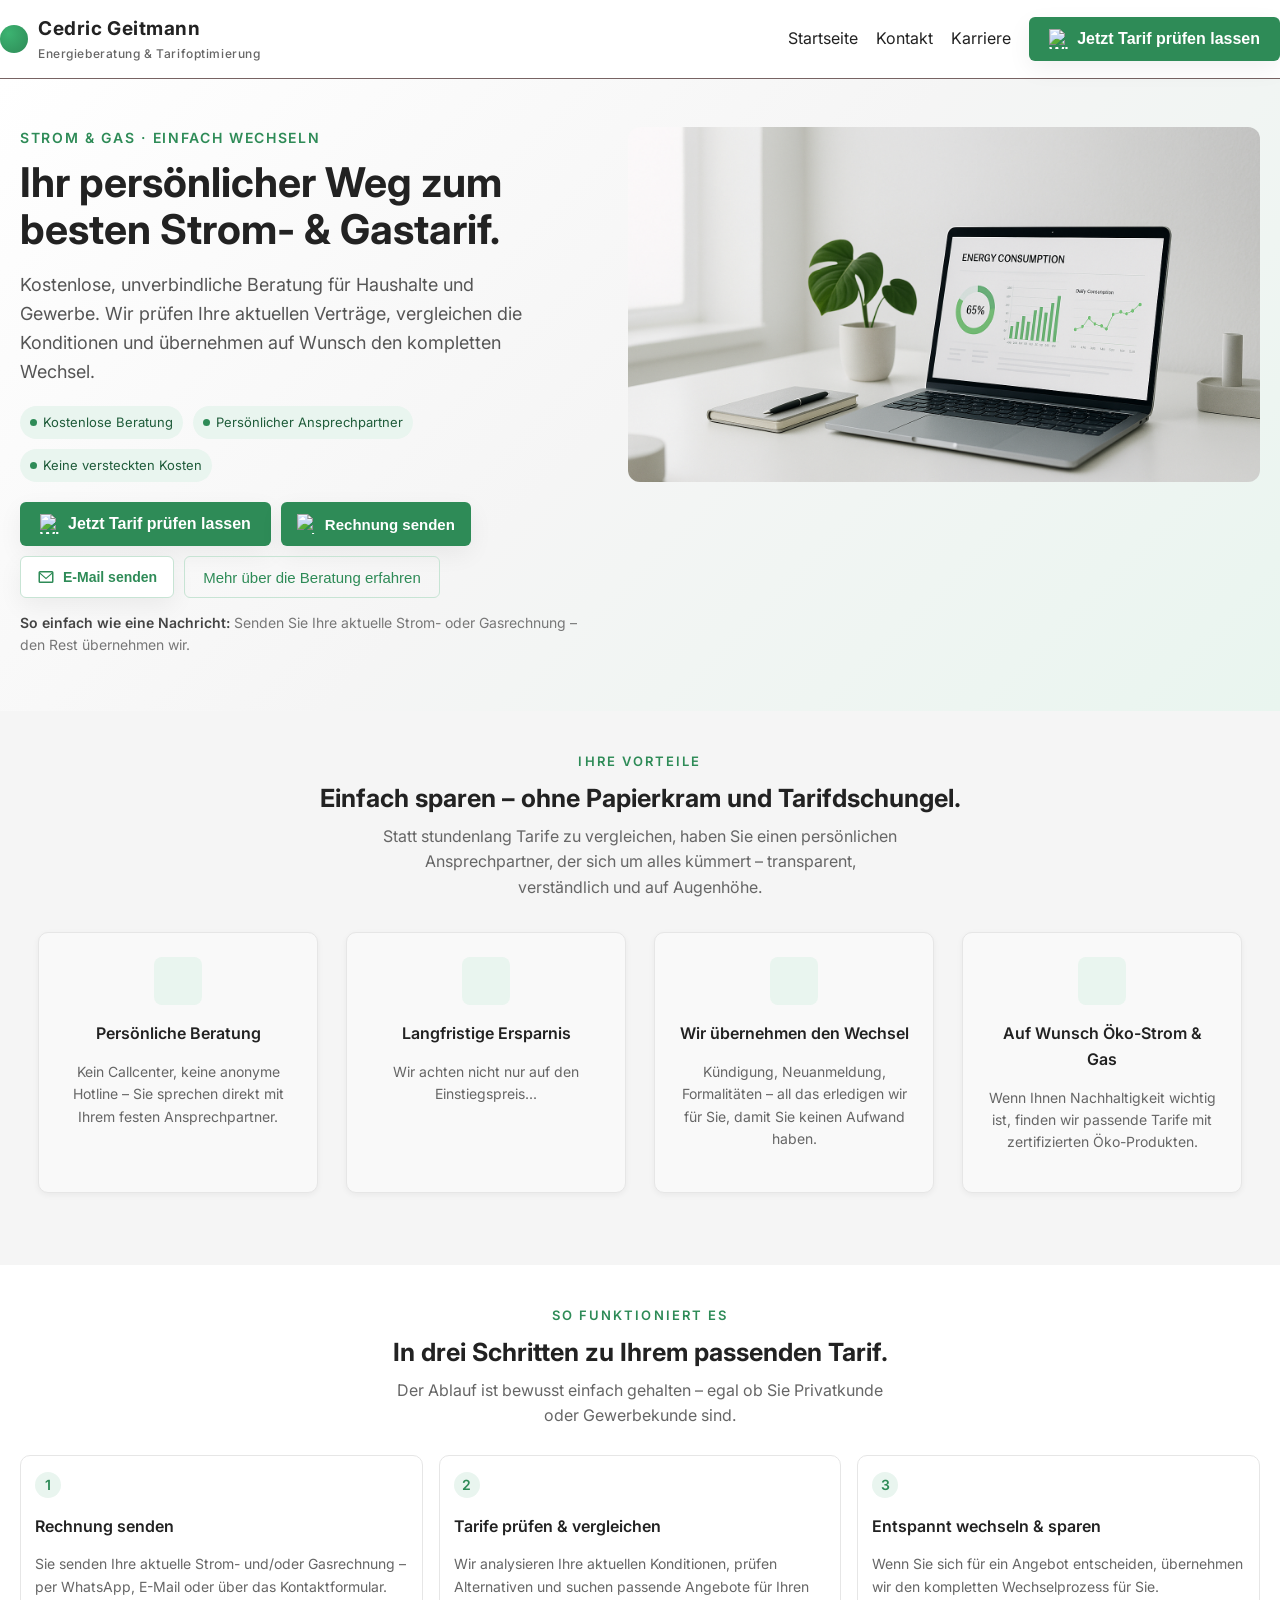
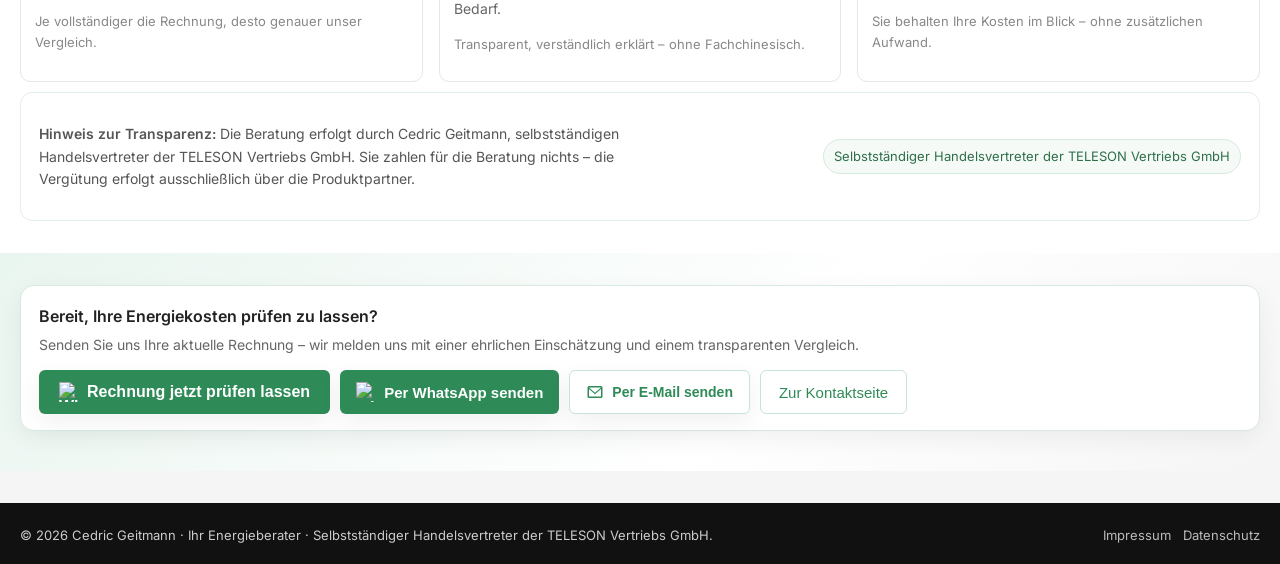
==== commit b2789356: "waicon" ====
--- a/index.html
+++ b/index.html
@@ -34,7 +34,10 @@
           <a href="karriere.html">Karriere</a>
          <button class="btn-primary" type="button"
   onclick="window.open('https://wa.me/491606055059?text=Hallo,%20ich%20m%C3%B6chte%20meinen%20Tarif%20pr%C3%BCfen%20lassen.', '_blank')">
-   <img src="assets/icons/whatsapp.svg" alt="" class="icon">
+   <img src="https://upload.wikimedia.org/wikipedia/commons/6/6b/WhatsApp.svg" 
+     alt="WhatsApp" 
+     class="icon">
+
   Jetzt Tarif prüfen lassen
 </button>
 
@@ -74,12 +77,18 @@
       <div class="hero-actions">
 <button class="btn-primary" type="button"
   onclick="window.open('https://wa.me/491606055059?text=Hallo,%20ich%20m%C3%B6chte%20meinen%20Tarif%20pr%C3%BCfen%20lassen.', '_blank')">
-    <img src="assets/icons/whatsapp.svg" alt="" class="icon">
+    <img src="https://upload.wikimedia.org/wikipedia/commons/6/6b/WhatsApp.svg" 
+     alt="WhatsApp" 
+     class="icon">
+
   Jetzt Tarif prüfen lassen
 </button>
 <button class="btn-whatsapp" type="button"
   onclick="window.open('https://wa.me/491606055059?text=Hallo,%20ich%20m%C3%B6chte%20meinen%20Tarif%20pr%C3%BCfen%20lassen.', '_blank')">
-  <img src="assets/icons/whatsapp.svg" alt="" class="icon">
+  <img src="https://upload.wikimedia.org/wikipedia/commons/6/6b/WhatsApp.svg" 
+     alt="WhatsApp" 
+     class="icon">
+
   Rechnung senden
 </button>
 <button class="btn-mail" type="button"
@@ -235,13 +244,19 @@
             <div class="cta-actions">
 <button class="btn-primary" type="button"
   onclick="window.open('https://wa.me/491606055059?text=Hallo,%20ich%20m%C3%B6chte%20meine%20Rechnung%20jetzt%20pr%C3%BCfen%20lassen.', '_blank')">
-   <img src="assets/icons/whatsapp.svg" alt="" class="icon">
+   <img src="https://upload.wikimedia.org/wikipedia/commons/6/6b/WhatsApp.svg" 
+     alt="WhatsApp" 
+     class="icon">
+
   Rechnung jetzt prüfen lassen
 </button>
 
 <button class="btn-whatsapp" type="button"
   onclick="window.open('https://wa.me/491606055059?text=Hallo,%20ich%20m%C3%B6chte%20meine%20Rechnung%20per%20WhatsApp%20senden.', '_blank')">
-   <img src="assets/icons/whatsapp.svg" alt="" class="icon">
+   <img src="https://upload.wikimedia.org/wikipedia/commons/6/6b/WhatsApp.svg" 
+     alt="WhatsApp" 
+     class="icon">
+
   Per WhatsApp senden
 </button>
 <button class="btn-mail" type="button"
